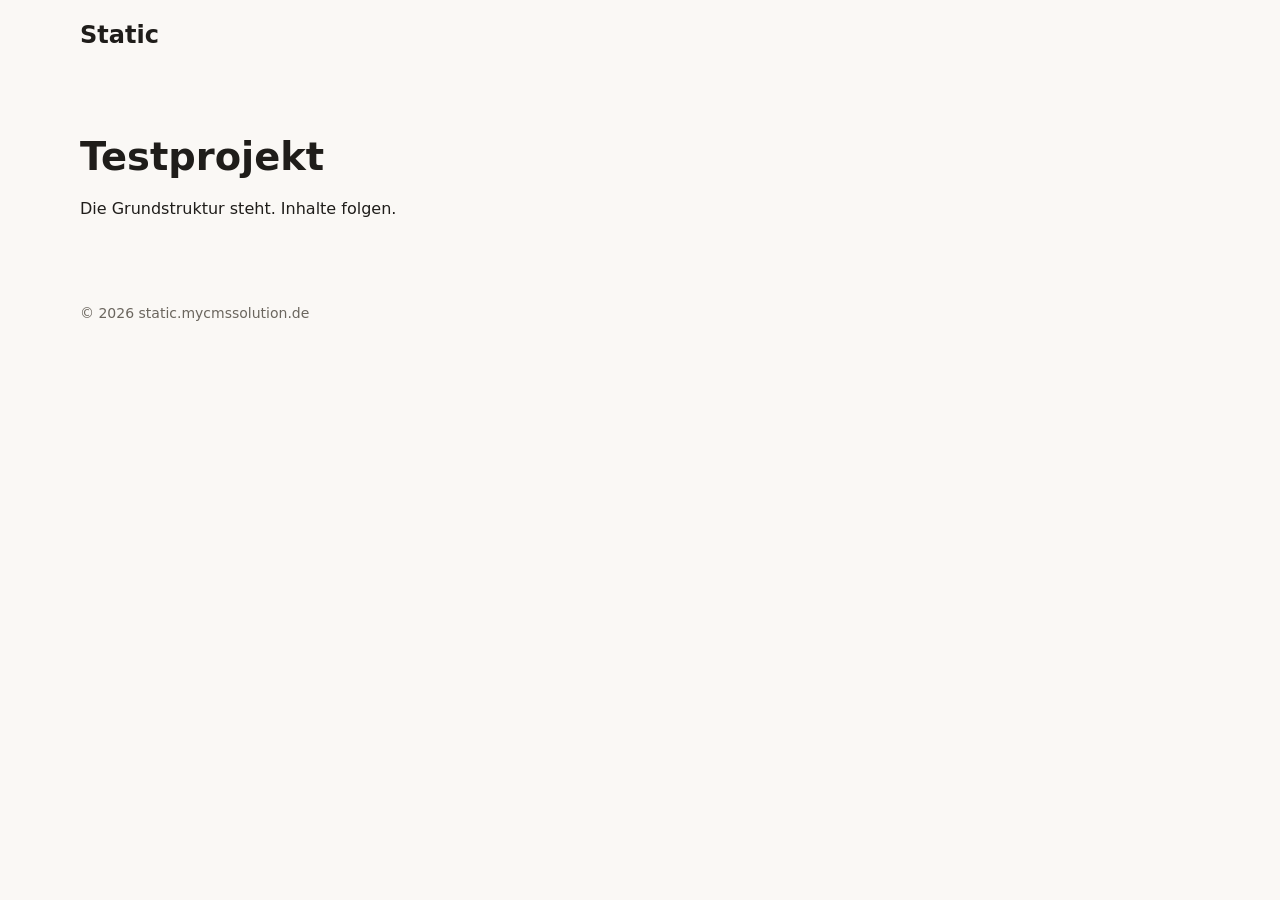
==== index.html @ ce6fd704 "Grundstruktur angelegt" ====
<!DOCTYPE html>
<html lang="de">
<head>
  <meta charset="utf-8">
  <meta name="viewport" content="width=device-width, initial-scale=1">
  <title>Static – Testprojekt</title>
  <meta name="description" content="Kleines Testprojekt mit HTML, CSS und JavaScript.">
  <link rel="stylesheet" href="css/style.css">
  <script src="js/main.js" defer></script>
</head>
<body>
  <a class="skip-link" href="#inhalt">Zum Inhalt springen</a>

  <header class="site-header">
    <div class="container">
      <a class="logo" href="./">Static</a>
    </div>
  </header>

  <main id="inhalt" class="container">
    <h1>Testprojekt</h1>
    <p>Die Grundstruktur steht. Inhalte folgen.</p>
  </main>

  <footer class="site-footer">
    <div class="container">
      <p>&copy; <span data-year>2026</span> static.mycmssolution.de</p>
    </div>
  </footer>
</body>
</html>
---- css/style.css ----
/* Variablen */
:root {
  --color-bg: #faf8f5;
  --color-text: #1f1d1a;
  --color-muted: #6b665e;
  --color-accent: #b4532a;

  --font-body: system-ui, -apple-system, "Segoe UI", Roboto, sans-serif;

  --step-0: 1rem;
  --step-1: clamp(1.25rem, 1.1rem + 0.6vw, 1.5rem);
  --step-2: clamp(1.6rem, 1.3rem + 1.4vw, 2.4rem);

  --space-s: 0.5rem;
  --space-m: 1rem;
  --space-l: 2rem;
  --space-xl: 4rem;

  --max-width: 70rem;
}

/* Reset */
*, *::before, *::after { box-sizing: border-box; }
body, h1, h2, h3, p { margin: 0; }
img { max-width: 100%; height: auto; display: block; }

/* Basis */
body {
  font-family: var(--font-body);
  font-size: var(--step-0);
  line-height: 1.6;
  color: var(--color-text);
  background: var(--color-bg);
  hyphens: auto;
}

h1 { font-size: var(--step-2); line-height: 1.2; margin-bottom: var(--space-m); }
p { max-width: 65ch; }

a { color: var(--color-accent); }
:focus-visible { outline: 3px solid var(--color-accent); outline-offset: 2px; }

/* Layout */
.container {
  width: min(100% - 2 * var(--space-m), var(--max-width));
  margin-inline: auto;
}

main { padding-block: var(--space-xl); }

.site-header,
.site-footer { padding-block: var(--space-m); }

.site-footer { color: var(--color-muted); font-size: 0.875rem; }

.logo {
  font-weight: 700;
  font-size: var(--step-1);
  text-decoration: none;
  color: var(--color-text);
}

/* Hilfsklassen */
.skip-link {
  position: absolute;
  left: var(--space-m);
  top: -3rem;
  padding: var(--space-s) var(--space-m);
  background: var(--color-text);
  color: var(--color-bg);
}
.skip-link:focus { top: var(--space-m); }

@media (prefers-reduced-motion: reduce) {
  * { animation: none !important; transition: none !important; }
}
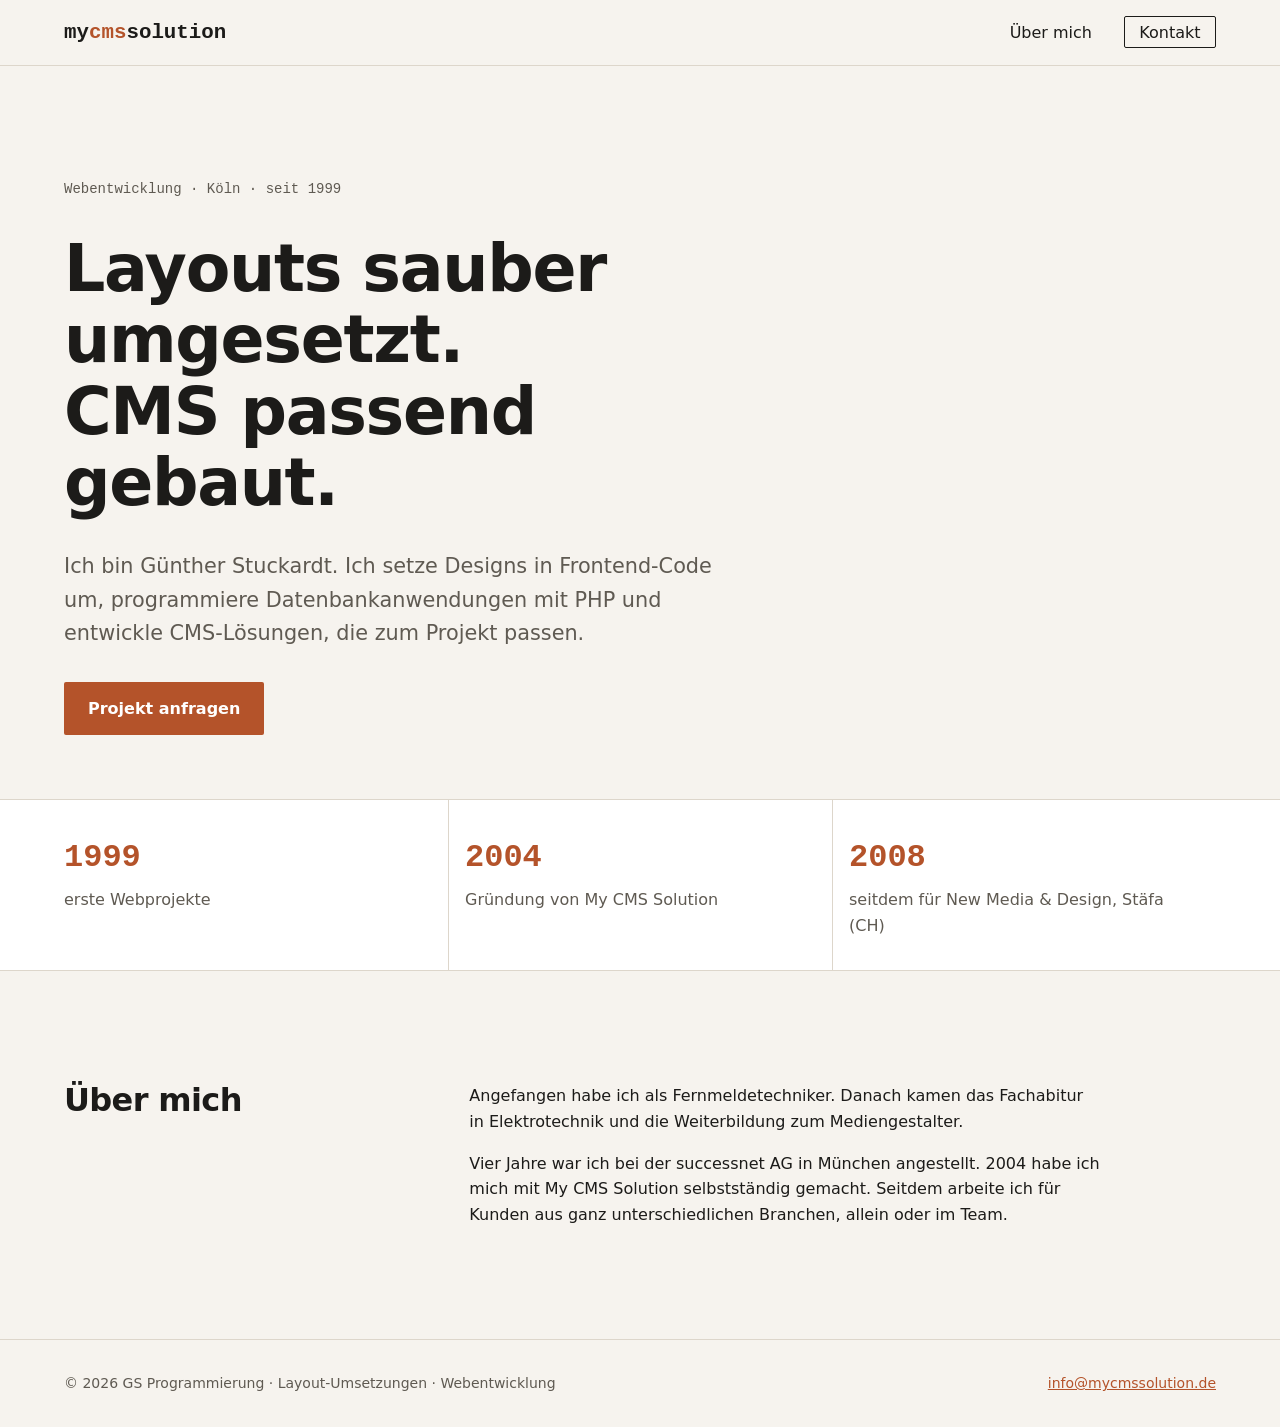
==== commit 118bacf7: "Startseite: Einstieg, Eckdaten, Über mich" ====
--- a/index.html
+++ b/index.html
@@ -3,8 +3,8 @@
 <head>
   <meta charset="utf-8">
   <meta name="viewport" content="width=device-width, initial-scale=1">
-  <title>Static – Testprojekt</title>
-  <meta name="description" content="Kleines Testprojekt mit HTML, CSS und JavaScript.">
+  <title>My CMS Solution – Webentwicklung aus Köln</title>
+  <meta name="description" content="Günther Stuckardt: Layout-Umsetzung, Frontend-Entwicklung und eigene CMS-Lösungen. Webentwicklung seit 1999.">
   <link rel="stylesheet" href="css/style.css">
   <script src="js/main.js" defer></script>
 </head>
@@ -12,19 +12,50 @@
   <a class="skip-link" href="#inhalt">Zum Inhalt springen</a>
 
   <header class="site-header">
-    <div class="container">
-      <a class="logo" href="./">Static</a>
+    <div class="container header-inner">
+      <a class="logo" href="./">my<span>cms</span>solution</a>
+      <nav aria-label="Hauptnavigation">
+        <ul class="nav">
+          <li><a href="#ueber">Über mich</a></li>
+          <li><a class="nav-cta" href="mailto:info@mycmssolution.de">Kontakt</a></li>
+        </ul>
+      </nav>
     </div>
   </header>
 
-  <main id="inhalt" class="container">
-    <h1>Testprojekt</h1>
-    <p>Die Grundstruktur steht. Inhalte folgen.</p>
+  <main id="inhalt">
+    <section class="hero">
+      <div class="container">
+        <p class="eyebrow">Webentwicklung · Köln · seit 1999</p>
+        <h1>Layouts sauber umgesetzt. CMS&nbsp;passend gebaut.</h1>
+        <p class="lead">Ich bin Günther Stuckardt. Ich setze Designs in Frontend-Code um, programmiere Datenbank&shy;anwendungen mit PHP und entwickle CMS-Lösungen, die zum Projekt passen.</p>
+        <a class="button" href="mailto:info@mycmssolution.de">Projekt anfragen</a>
+      </div>
+    </section>
+
+    <section class="facts" aria-label="Eckdaten">
+      <div class="container facts-grid">
+        <div class="fact"><span class="fact-num">1999</span><span class="fact-text">erste Webprojekte</span></div>
+        <div class="fact"><span class="fact-num">2004</span><span class="fact-text">Gründung von My CMS Solution</span></div>
+        <div class="fact"><span class="fact-num">2008</span><span class="fact-text">seitdem für New Media &amp; Design, Stäfa (CH)</span></div>
+      </div>
+    </section>
+
+    <section id="ueber" class="section">
+      <div class="container split">
+        <h2>Über mich</h2>
+        <div class="prose">
+          <p>Angefangen habe ich als Fernmeldetechniker. Danach kamen das Fachabitur in Elektrotechnik und die Weiterbildung zum Mediengestalter.</p>
+          <p>Vier Jahre war ich bei der successnet AG in München angestellt. 2004 habe ich mich mit My CMS Solution selbstständig gemacht. Seitdem arbeite ich für Kunden aus ganz unterschiedlichen Branchen, allein oder im Team.</p>
+        </div>
+      </div>
+    </section>
   </main>
 
   <footer class="site-footer">
-    <div class="container">
-      <p>&copy; <span data-year>2026</span> static.mycmssolution.de</p>
+    <div class="container footer-inner">
+      <p>&copy; <span data-year>2026</span> GS Programmierung · Layout-Umsetzungen · Webentwicklung</p>
+      <p><a href="mailto:info@mycmssolution.de">info@mycmssolution.de</a></p>
     </div>
   </footer>
 </body>
--- a/css/style.css
+++ b/css/style.css
@@ -1,27 +1,34 @@
 /* Variablen */
 :root {
-  --color-bg: #faf8f5;
-  --color-text: #1f1d1a;
-  --color-muted: #6b665e;
+  --color-bg: #f6f3ee;
+  --color-surface: #ffffff;
+  --color-text: #1c1b19;
+  --color-muted: #5f5a52;
+  --color-line: #ddd6cb;
   --color-accent: #b4532a;
+  --color-accent-dark: #8f3f1e;
 
   --font-body: system-ui, -apple-system, "Segoe UI", Roboto, sans-serif;
+  --font-mono: ui-monospace, "Cascadia Code", "SF Mono", Consolas, monospace;
 
   --step-0: 1rem;
-  --step-1: clamp(1.25rem, 1.1rem + 0.6vw, 1.5rem);
-  --step-2: clamp(1.6rem, 1.3rem + 1.4vw, 2.4rem);
+  --step-1: clamp(1.15rem, 1.05rem + 0.4vw, 1.3rem);
+  --step-2: clamp(1.5rem, 1.25rem + 1vw, 2rem);
+  --step-3: clamp(2.2rem, 1.5rem + 3.2vw, 4.2rem);
 
   --space-s: 0.5rem;
   --space-m: 1rem;
   --space-l: 2rem;
   --space-xl: 4rem;
+  --space-2xl: 7rem;
 
-  --max-width: 70rem;
+  --max-width: 72rem;
 }
 
 /* Reset */
 *, *::before, *::after { box-sizing: border-box; }
-body, h1, h2, h3, p { margin: 0; }
+body, h1, h2, h3, p, ul { margin: 0; }
+ul { padding: 0; list-style: none; }
 img { max-width: 100%; height: auto; display: block; }
 
 /* Basis */
@@ -34,30 +41,134 @@
   hyphens: auto;
 }
 
-h1 { font-size: var(--step-2); line-height: 1.2; margin-bottom: var(--space-m); }
-p { max-width: 65ch; }
+h1, h2 { line-height: 1.1; letter-spacing: -0.02em; hyphens: manual; }
+h1 { font-size: var(--step-3); max-width: 16ch; }
+h2 { font-size: var(--step-2); }
 
 a { color: var(--color-accent); }
-:focus-visible { outline: 3px solid var(--color-accent); outline-offset: 2px; }
+a:hover { color: var(--color-accent-dark); }
+:focus-visible { outline: 3px solid var(--color-accent); outline-offset: 3px; }
 
 /* Layout */
 .container {
-  width: min(100% - 2 * var(--space-m), var(--max-width));
+  width: min(100% - 2.5rem, var(--max-width));
   margin-inline: auto;
 }
 
-main { padding-block: var(--space-xl); }
+.section { padding-block: var(--space-2xl); }
 
-.site-header,
-.site-footer { padding-block: var(--space-m); }
+.split {
+  display: grid;
+  gap: var(--space-l);
+}
+@media (min-width: 48rem) {
+  .split { grid-template-columns: 1fr 2fr; }
+}
 
-.site-footer { color: var(--color-muted); font-size: 0.875rem; }
+.prose > * + * { margin-top: var(--space-m); }
+.prose p { max-width: 62ch; }
+
+/* Header */
+.site-header {
+  padding-block: var(--space-m);
+  border-bottom: 1px solid var(--color-line);
+}
+.header-inner {
+  display: flex;
+  align-items: center;
+  justify-content: space-between;
+  gap: var(--space-m);
+}
 
 .logo {
+  font-family: var(--font-mono);
   font-weight: 700;
   font-size: var(--step-1);
   text-decoration: none;
   color: var(--color-text);
+}
+.logo span { color: var(--color-accent); }
+
+.nav { display: flex; gap: var(--space-l); align-items: center; }
+.nav a { color: var(--color-text); text-decoration: none; }
+.nav a:hover { color: var(--color-accent); }
+.nav .nav-cta {
+  padding: 0.35rem 0.9rem;
+  border: 1px solid var(--color-text);
+  border-radius: 2px;
+}
+.nav .nav-cta:hover { background: var(--color-text); color: var(--color-bg); }
+
+/* Hero */
+.hero { padding-block: var(--space-2xl) var(--space-xl); }
+
+.eyebrow {
+  font-family: var(--font-mono);
+  font-size: 0.875rem;
+  color: var(--color-muted);
+  margin-bottom: var(--space-l);
+}
+
+.lead {
+  font-size: var(--step-1);
+  color: var(--color-muted);
+  max-width: 52ch;
+  margin-block: var(--space-l);
+}
+
+.button {
+  display: inline-block;
+  padding: 0.85rem 1.5rem;
+  background: var(--color-accent);
+  color: #fff;
+  text-decoration: none;
+  font-weight: 600;
+  border-radius: 2px;
+}
+.button:hover { background: var(--color-accent-dark); color: #fff; }
+
+/* Eckdaten */
+.facts {
+  border-block: 1px solid var(--color-line);
+  background: var(--color-surface);
+}
+.facts-grid {
+  display: grid;
+  grid-template-columns: repeat(auto-fit, minmax(14rem, 1fr));
+}
+.fact {
+  display: flex;
+  flex-direction: column;
+  gap: 0.25rem;
+  padding: var(--space-l) var(--space-m);
+  border-left: 1px solid var(--color-line);
+}
+.fact:first-child { border-left: 0; padding-left: 0; }
+.fact-num {
+  font-family: var(--font-mono);
+  font-size: var(--step-2);
+  font-weight: 700;
+  color: var(--color-accent);
+}
+.fact-text { color: var(--color-muted); }
+
+@media (max-width: 47.99rem) {
+  .fact { border-left: 0; border-top: 1px solid var(--color-line); padding-left: 0; }
+  .fact:first-child { border-top: 0; }
+}
+
+/* Footer */
+.site-footer {
+  padding-block: var(--space-l);
+  border-top: 1px solid var(--color-line);
+  color: var(--color-muted);
+  font-size: 0.875rem;
+}
+.footer-inner {
+  display: flex;
+  flex-wrap: wrap;
+  justify-content: space-between;
+  gap: var(--space-s);
 }
 
 /* Hilfsklassen */
@@ -71,6 +182,6 @@
 }
 .skip-link:focus { top: var(--space-m); }
 
-@media (prefers-reduced-motion: reduce) {
-  * { animation: none !important; transition: none !important; }
+@media (prefers-reduced-motion: no-preference) {
+  html { scroll-behavior: smooth; }
 }
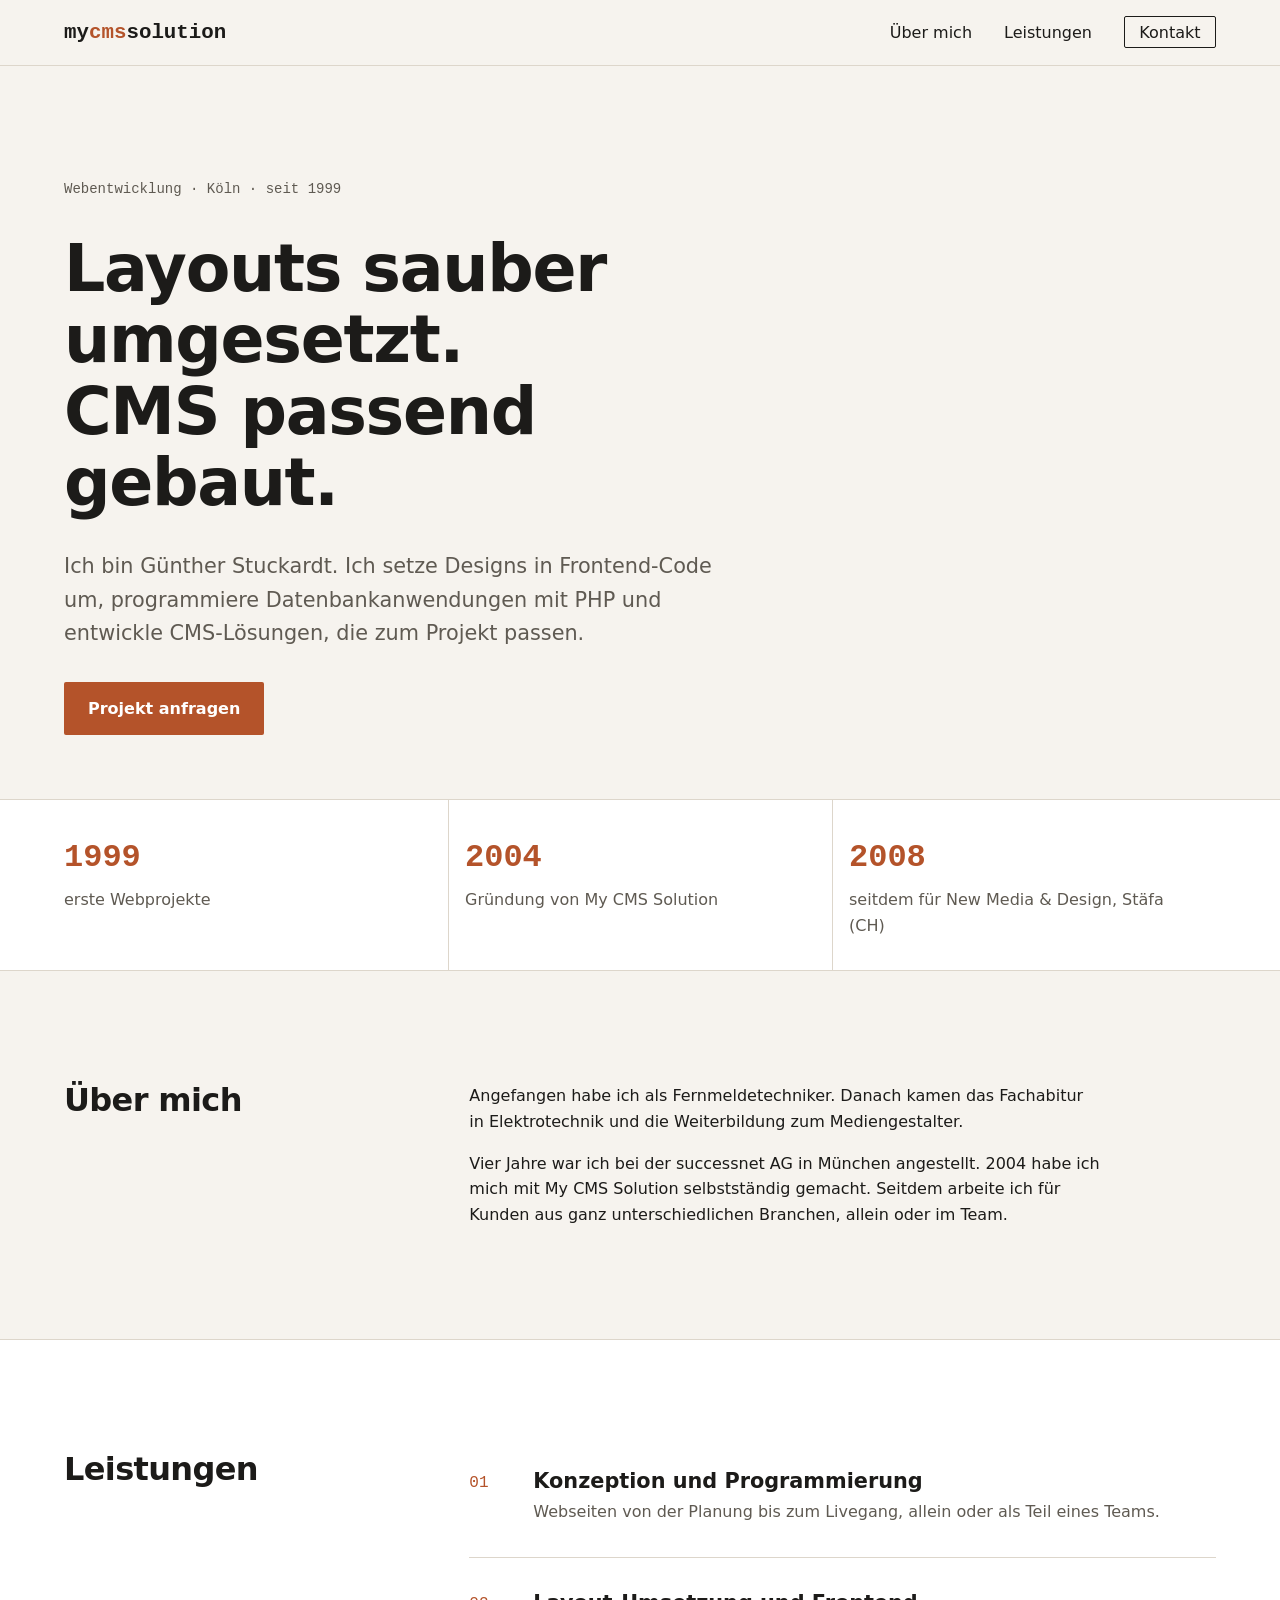
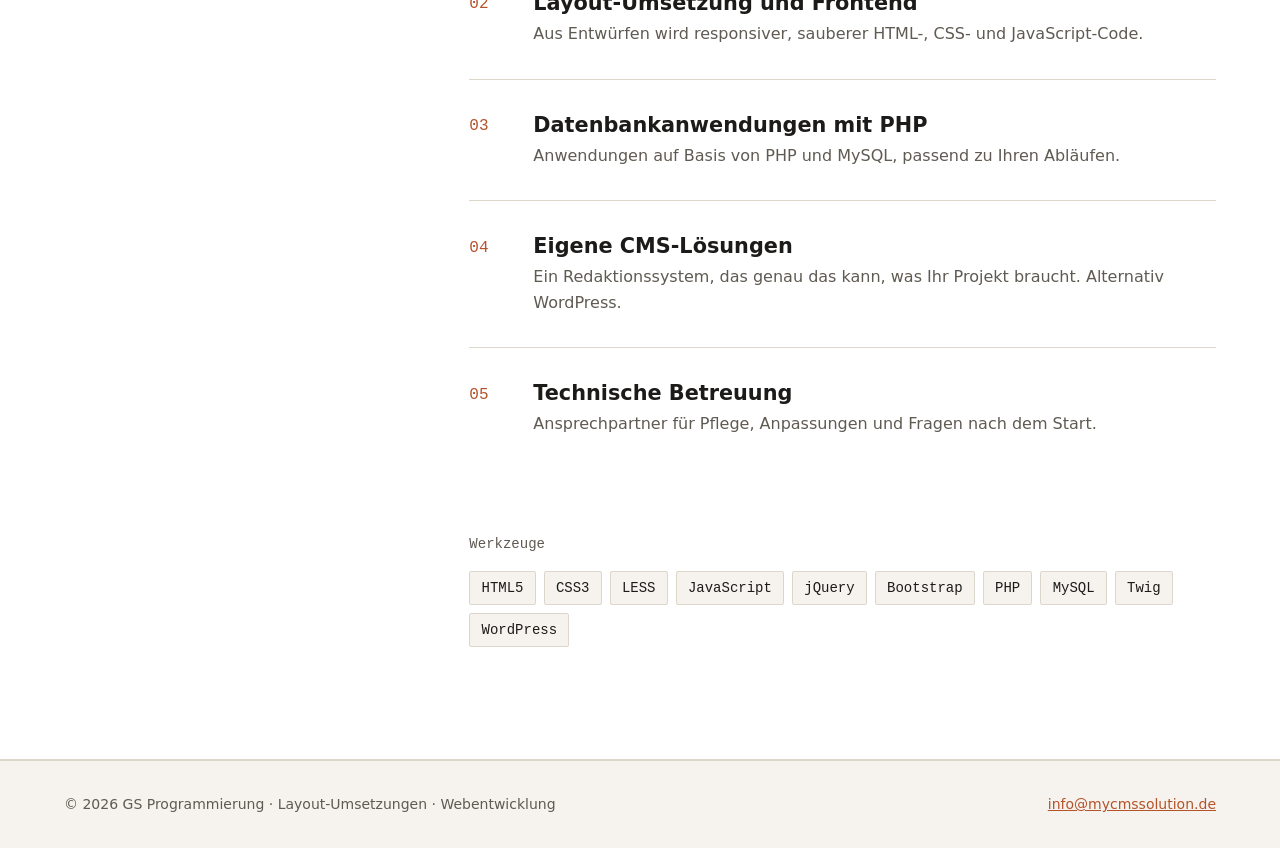
==== commit 6cde7cfa: "Leistungen ergänzt" ====
--- a/index.html
+++ b/index.html
@@ -17,6 +17,7 @@
       <nav aria-label="Hauptnavigation">
         <ul class="nav">
           <li><a href="#ueber">Über mich</a></li>
+          <li><a href="#leistungen">Leistungen</a></li>
           <li><a class="nav-cta" href="mailto:info@mycmssolution.de">Kontakt</a></li>
         </ul>
       </nav>
@@ -50,6 +51,42 @@
         </div>
       </div>
     </section>
+
+    <section id="leistungen" class="section section-alt">
+      <div class="container split">
+        <h2>Leistungen</h2>
+        <div>
+          <ol class="services">
+            <li>
+              <h3>Konzeption und Programmierung</h3>
+              <p>Webseiten von der Planung bis zum Livegang, allein oder als Teil eines Teams.</p>
+            </li>
+            <li>
+              <h3>Layout-Umsetzung und Frontend</h3>
+              <p>Aus Entwürfen wird responsiver, sauberer HTML-, CSS- und JavaScript-Code.</p>
+            </li>
+            <li>
+              <h3>Datenbankanwendungen mit PHP</h3>
+              <p>Anwendungen auf Basis von PHP und MySQL, passend zu Ihren Abläufen.</p>
+            </li>
+            <li>
+              <h3>Eigene CMS-Lösungen</h3>
+              <p>Ein Redaktionssystem, das genau das kann, was Ihr Projekt braucht. Alternativ WordPress.</p>
+            </li>
+            <li>
+              <h3>Technische Betreuung</h3>
+              <p>Ansprechpartner für Pflege, Anpassungen und Fragen nach dem Start.</p>
+            </li>
+          </ol>
+
+          <h3 class="tech-title">Werkzeuge</h3>
+          <ul class="tech">
+            <li>HTML5</li><li>CSS3</li><li>LESS</li><li>JavaScript</li><li>jQuery</li>
+            <li>Bootstrap</li><li>PHP</li><li>MySQL</li><li>Twig</li><li>WordPress</li>
+          </ul>
+        </div>
+      </div>
+    </section>
   </main>
 
   <footer class="site-footer">
--- a/css/style.css
+++ b/css/style.css
@@ -89,7 +89,11 @@
 }
 .logo span { color: var(--color-accent); }
 
-.nav { display: flex; gap: var(--space-l); align-items: center; }
+.header-inner { flex-wrap: wrap; }
+.nav { display: flex; flex-wrap: wrap; gap: var(--space-m) var(--space-l); align-items: center; }
+@media (max-width: 30rem) {
+  .nav { gap: var(--space-m); font-size: 0.9375rem; }
+}
 .nav a { color: var(--color-text); text-decoration: none; }
 .nav a:hover { color: var(--color-accent); }
 .nav .nav-cta {
@@ -157,6 +161,50 @@
   .fact:first-child { border-top: 0; }
 }
 
+/* Leistungen */
+.section-alt {
+  background: var(--color-surface);
+  border-block: 1px solid var(--color-line);
+}
+
+.services { padding: 0; list-style: none; counter-reset: service; }
+.services li {
+  counter-increment: service;
+  display: grid;
+  grid-template-columns: 3rem 1fr;
+  column-gap: var(--space-m);
+  padding-block: var(--space-l);
+  border-top: 1px solid var(--color-line);
+}
+.services li:first-child { border-top: 0; padding-top: 0; }
+.services li::before {
+  content: counter(service, decimal-leading-zero);
+  grid-row: span 2;
+  font-family: var(--font-mono);
+  color: var(--color-accent);
+  padding-top: 0.15rem;
+}
+.services h3 { font-size: var(--step-1); line-height: 1.3; margin-bottom: 0.25rem; }
+.services p { color: var(--color-muted); }
+
+.tech-title {
+  font-family: var(--font-mono);
+  font-size: 0.875rem;
+  font-weight: 400;
+  color: var(--color-muted);
+  margin-top: var(--space-xl);
+  margin-bottom: var(--space-m);
+}
+.tech { display: flex; flex-wrap: wrap; gap: var(--space-s); }
+.tech li {
+  font-family: var(--font-mono);
+  font-size: 0.875rem;
+  padding: 0.3rem 0.7rem;
+  border: 1px solid var(--color-line);
+  border-radius: 2px;
+  background: var(--color-bg);
+}
+
 /* Footer */
 .site-footer {
   padding-block: var(--space-l);
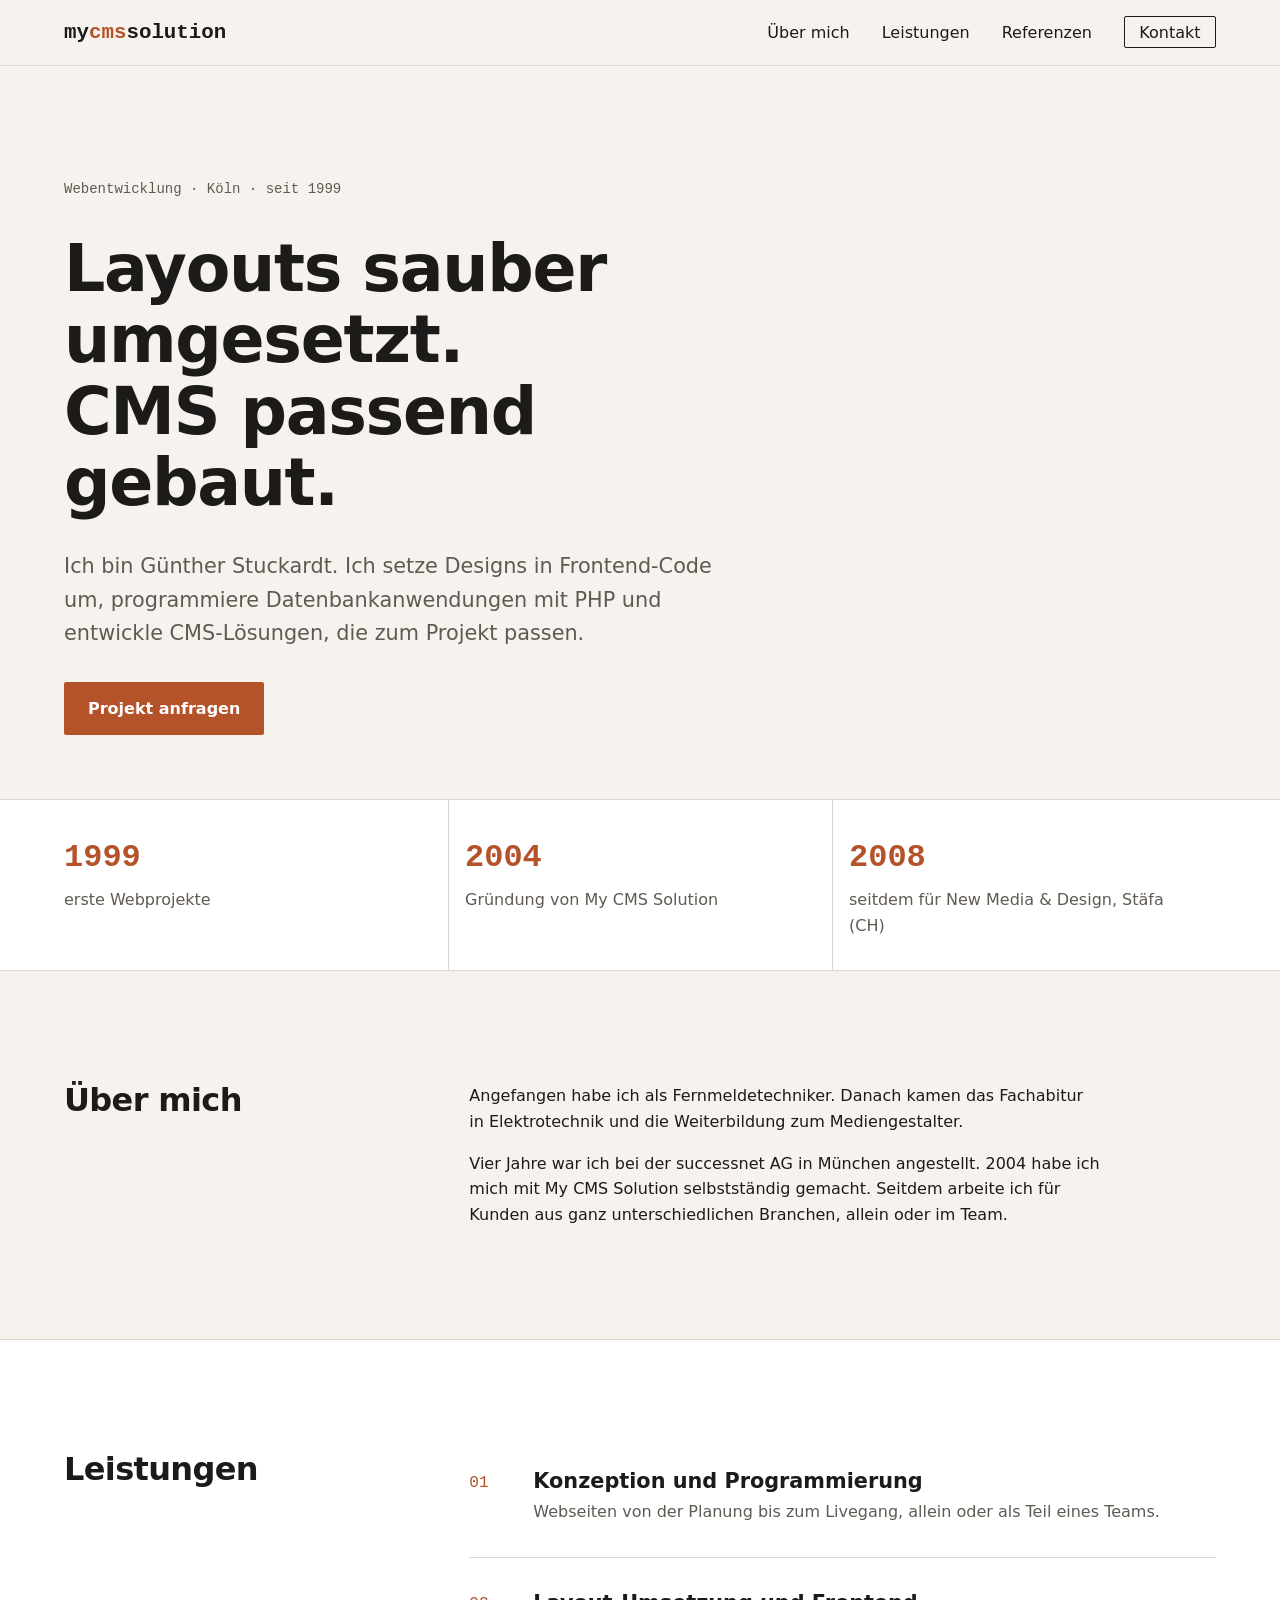
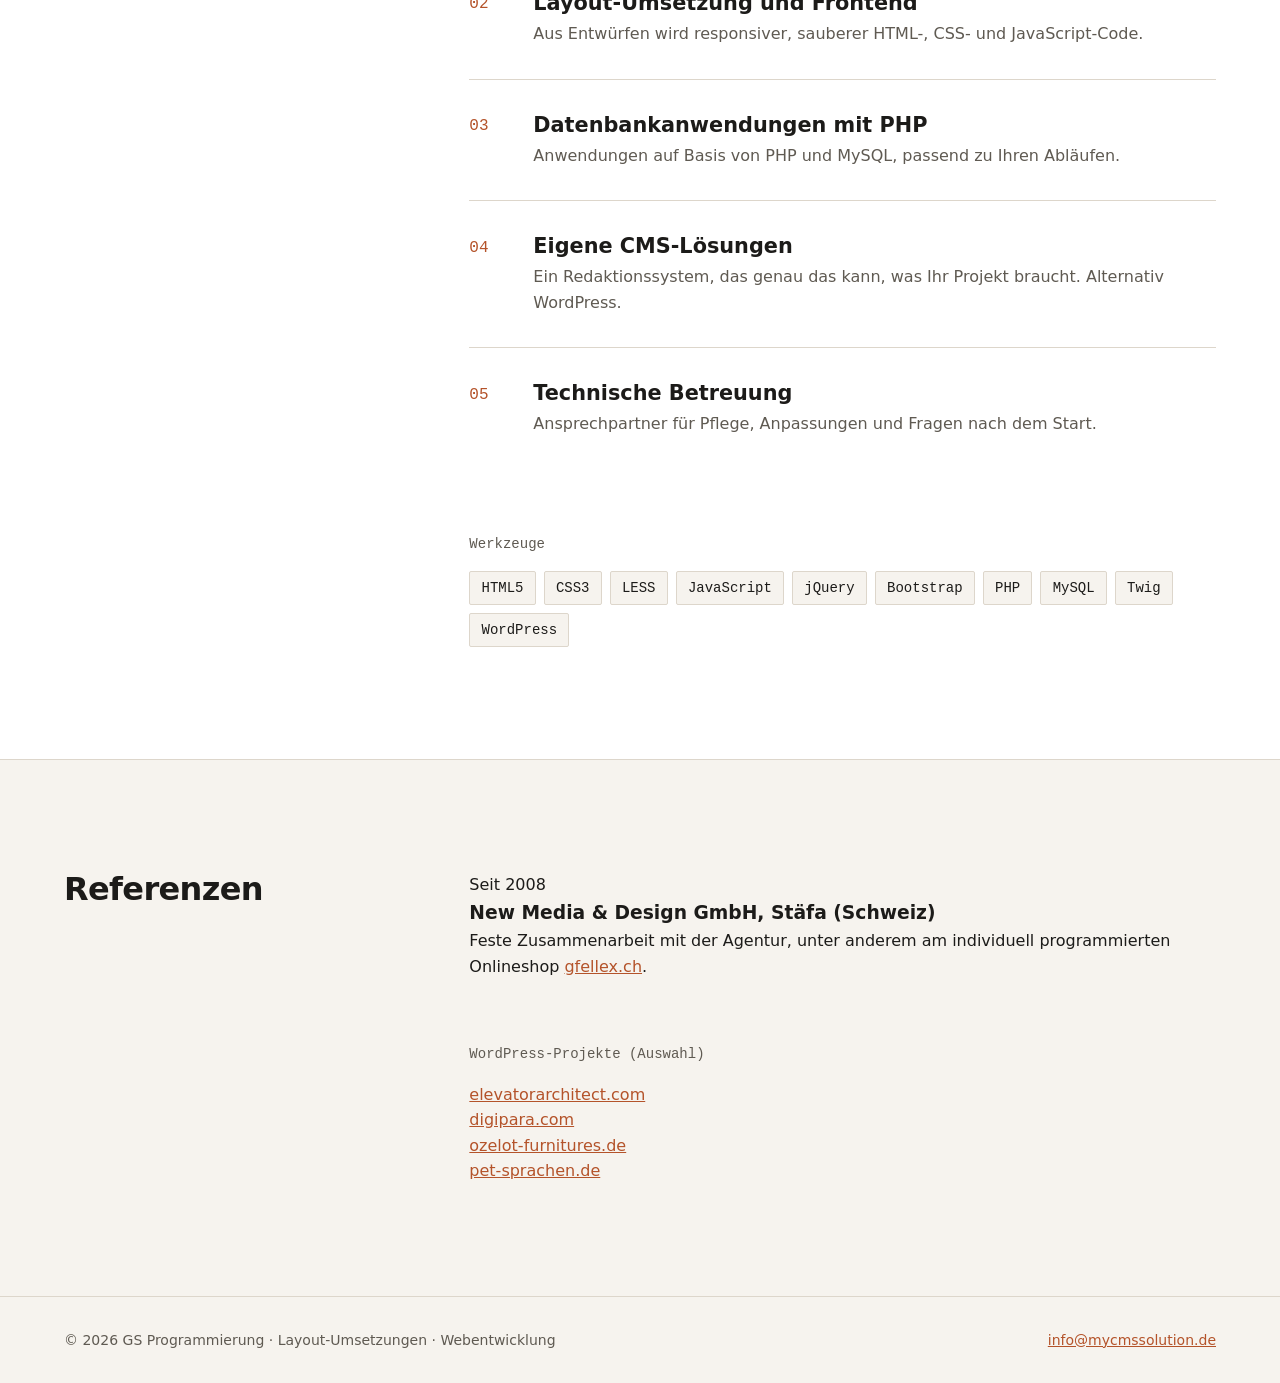
==== commit de6dcf61: "Referenzen ergänzt" ====
--- a/index.html
+++ b/index.html
@@ -18,6 +18,7 @@
         <ul class="nav">
           <li><a href="#ueber">Über mich</a></li>
           <li><a href="#leistungen">Leistungen</a></li>
+          <li><a href="#referenzen">Referenzen</a></li>
           <li><a class="nav-cta" href="mailto:info@mycmssolution.de">Kontakt</a></li>
         </ul>
       </nav>
@@ -87,6 +88,27 @@
         </div>
       </div>
     </section>
+
+    <section id="referenzen" class="section">
+      <div class="container split">
+        <h2>Referenzen</h2>
+        <div>
+          <div class="ref-feature">
+            <p class="ref-label">Seit 2008</p>
+            <h3>New Media &amp; Design GmbH, Stäfa (Schweiz)</h3>
+            <p>Feste Zusammenarbeit mit der Agentur, unter anderem am individuell programmierten Onlineshop <a href="https://www.gfellex.ch" rel="noopener">gfellex.ch</a>.</p>
+          </div>
+
+          <h3 class="tech-title">WordPress-Projekte (Auswahl)</h3>
+          <ul class="ref-list">
+            <li><a href="https://elevatorarchitect.com" rel="noopener">elevatorarchitect.com</a></li>
+            <li><a href="https://digipara.com" rel="noopener">digipara.com</a></li>
+            <li><a href="https://ozelot-furnitures.de" rel="noopener">ozelot-furnitures.de</a></li>
+            <li><a href="https://pet-sprachen.de" rel="noopener">pet-sprachen.de</a></li>
+          </ul>
+        </div>
+      </div>
+    </section>
   </main>
 
   <footer class="site-footer">
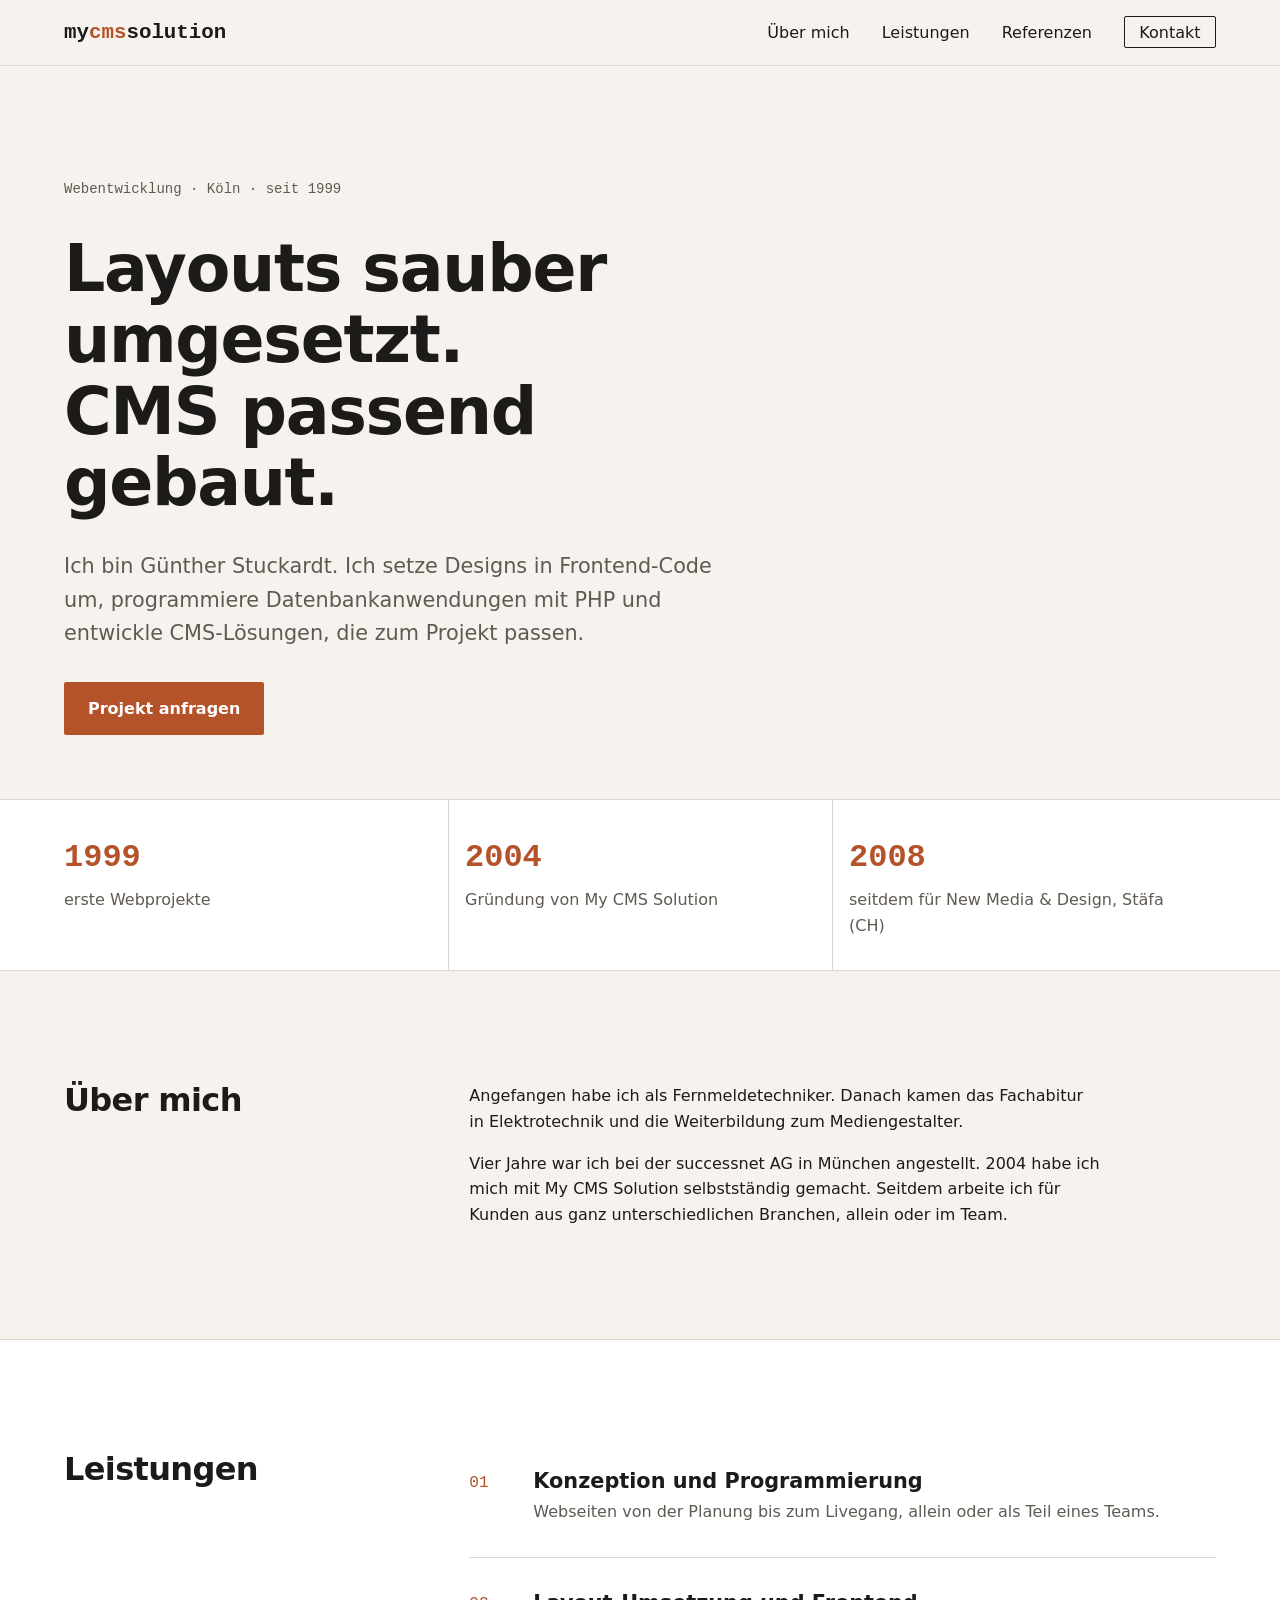
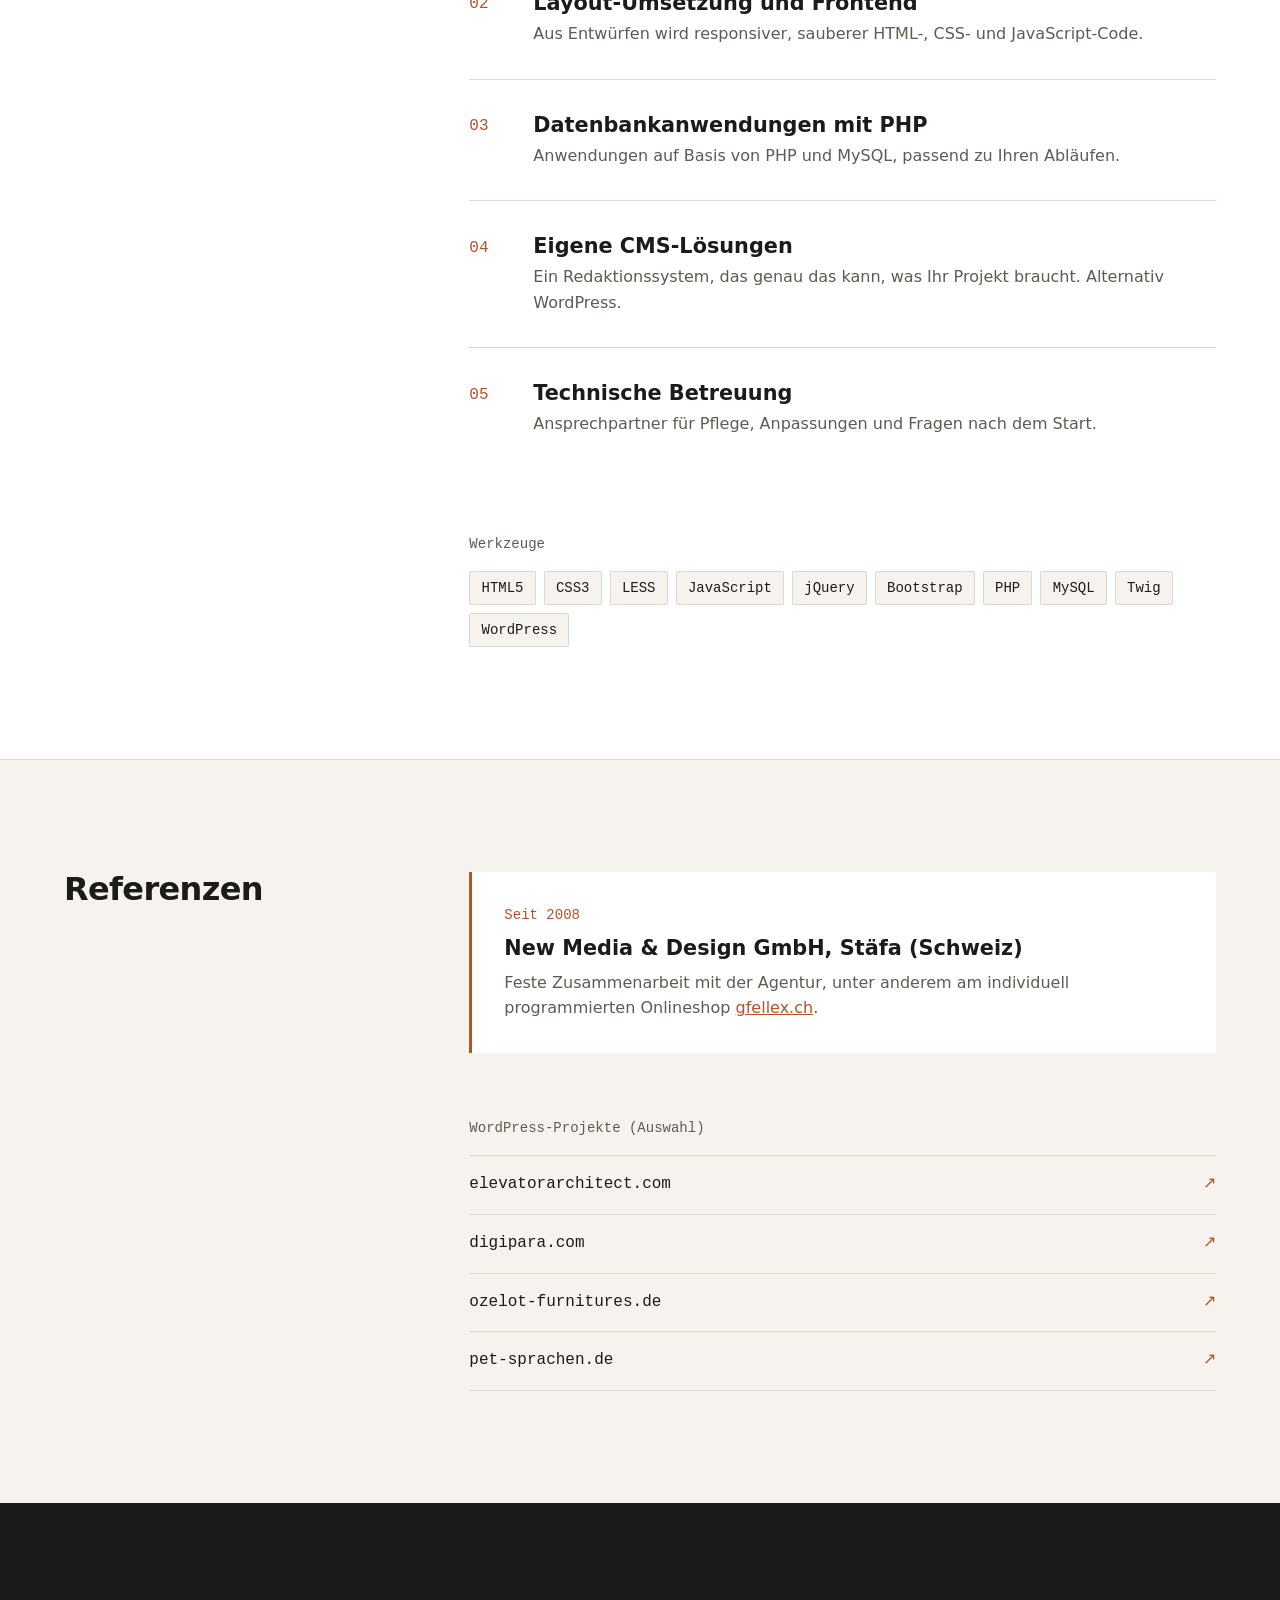
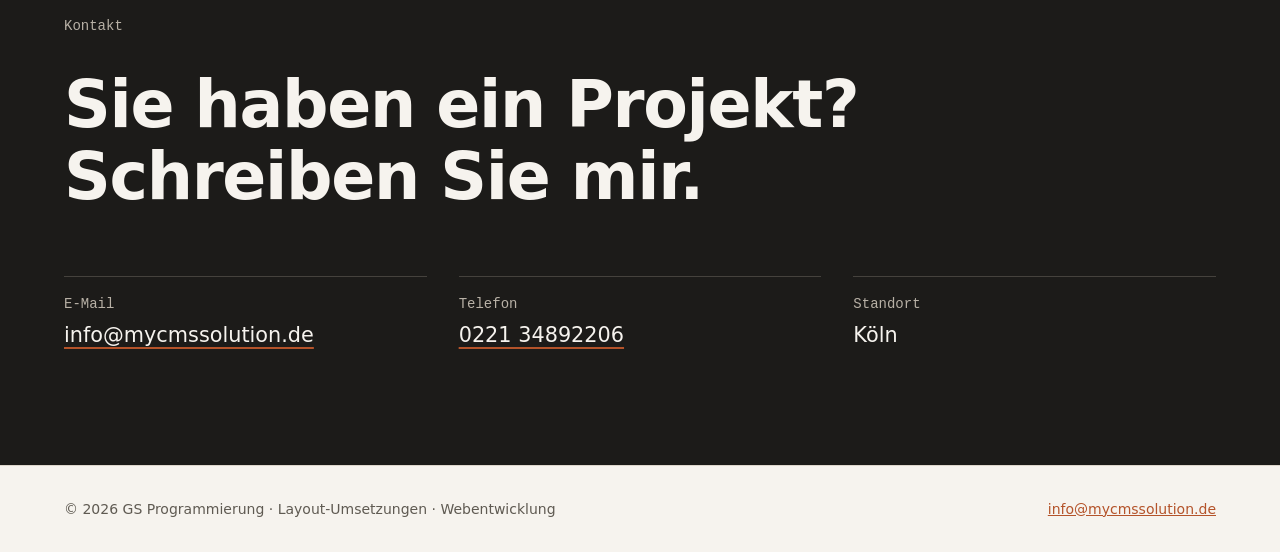
==== commit b9bca310: "Kontaktbereich ergänzt" ====
--- a/index.html
+++ b/index.html
@@ -19,7 +19,7 @@
           <li><a href="#ueber">Über mich</a></li>
           <li><a href="#leistungen">Leistungen</a></li>
           <li><a href="#referenzen">Referenzen</a></li>
-          <li><a class="nav-cta" href="mailto:info@mycmssolution.de">Kontakt</a></li>
+          <li><a class="nav-cta" href="#kontakt">Kontakt</a></li>
         </ul>
       </nav>
     </div>
@@ -109,6 +109,27 @@
         </div>
       </div>
     </section>
+
+    <section id="kontakt" class="section contact">
+      <div class="container">
+        <p class="eyebrow">Kontakt</p>
+        <h2>Sie haben ein Projekt? Schreiben Sie mir.</h2>
+        <ul class="contact-list">
+          <li>
+            <span class="contact-label">E-Mail</span>
+            <a href="mailto:info@mycmssolution.de">info@mycmssolution.de</a>
+          </li>
+          <li>
+            <span class="contact-label">Telefon</span>
+            <a href="tel:+4922134892206">0221 34892206</a>
+          </li>
+          <li>
+            <span class="contact-label">Standort</span>
+            <span>Köln</span>
+          </li>
+        </ul>
+      </div>
+    </section>
   </main>
 
   <footer class="site-footer">
--- a/css/style.css
+++ b/css/style.css
@@ -205,6 +205,70 @@
   background: var(--color-bg);
 }
 
+/* Referenzen */
+.ref-feature {
+  padding: var(--space-l);
+  background: var(--color-surface);
+  border-left: 3px solid var(--color-accent);
+}
+.ref-feature h3 { font-size: var(--step-1); line-height: 1.3; margin-bottom: var(--space-s); }
+.ref-feature p:last-child { color: var(--color-muted); }
+.ref-label {
+  font-family: var(--font-mono);
+  font-size: 0.875rem;
+  color: var(--color-accent);
+  margin-bottom: var(--space-s);
+}
+
+.ref-list li { border-top: 1px solid var(--color-line); }
+.ref-list li:last-child { border-bottom: 1px solid var(--color-line); }
+.ref-list a {
+  display: flex;
+  justify-content: space-between;
+  padding-block: var(--space-m);
+  font-family: var(--font-mono);
+  color: var(--color-text);
+  text-decoration: none;
+}
+.ref-list a::after { content: "↗"; color: var(--color-accent); }
+.ref-list a:hover { color: var(--color-accent); }
+
+/* Kontakt */
+.contact {
+  background: var(--color-text);
+  color: var(--color-bg);
+}
+.contact .eyebrow { color: #b8b1a6; }
+.contact h2 { font-size: var(--step-3); max-width: 18ch; }
+.contact :focus-visible { outline-color: #f0a37f; }
+
+.contact-list {
+  display: grid;
+  grid-template-columns: repeat(auto-fit, minmax(15rem, 1fr));
+  gap: var(--space-l);
+  margin-top: var(--space-xl);
+}
+.contact-list li {
+  display: flex;
+  flex-direction: column;
+  gap: 0.25rem;
+  padding-top: var(--space-m);
+  border-top: 1px solid #45423d;
+}
+.contact-label {
+  font-family: var(--font-mono);
+  font-size: 0.875rem;
+  color: #b8b1a6;
+}
+.contact-list a {
+  color: var(--color-bg);
+  font-size: var(--step-1);
+  text-decoration-color: var(--color-accent);
+  text-underline-offset: 0.25em;
+}
+.contact-list a:hover { color: #f0a37f; }
+.contact-list li > span:last-child { font-size: var(--step-1); }
+
 /* Footer */
 .site-footer {
   padding-block: var(--space-l);
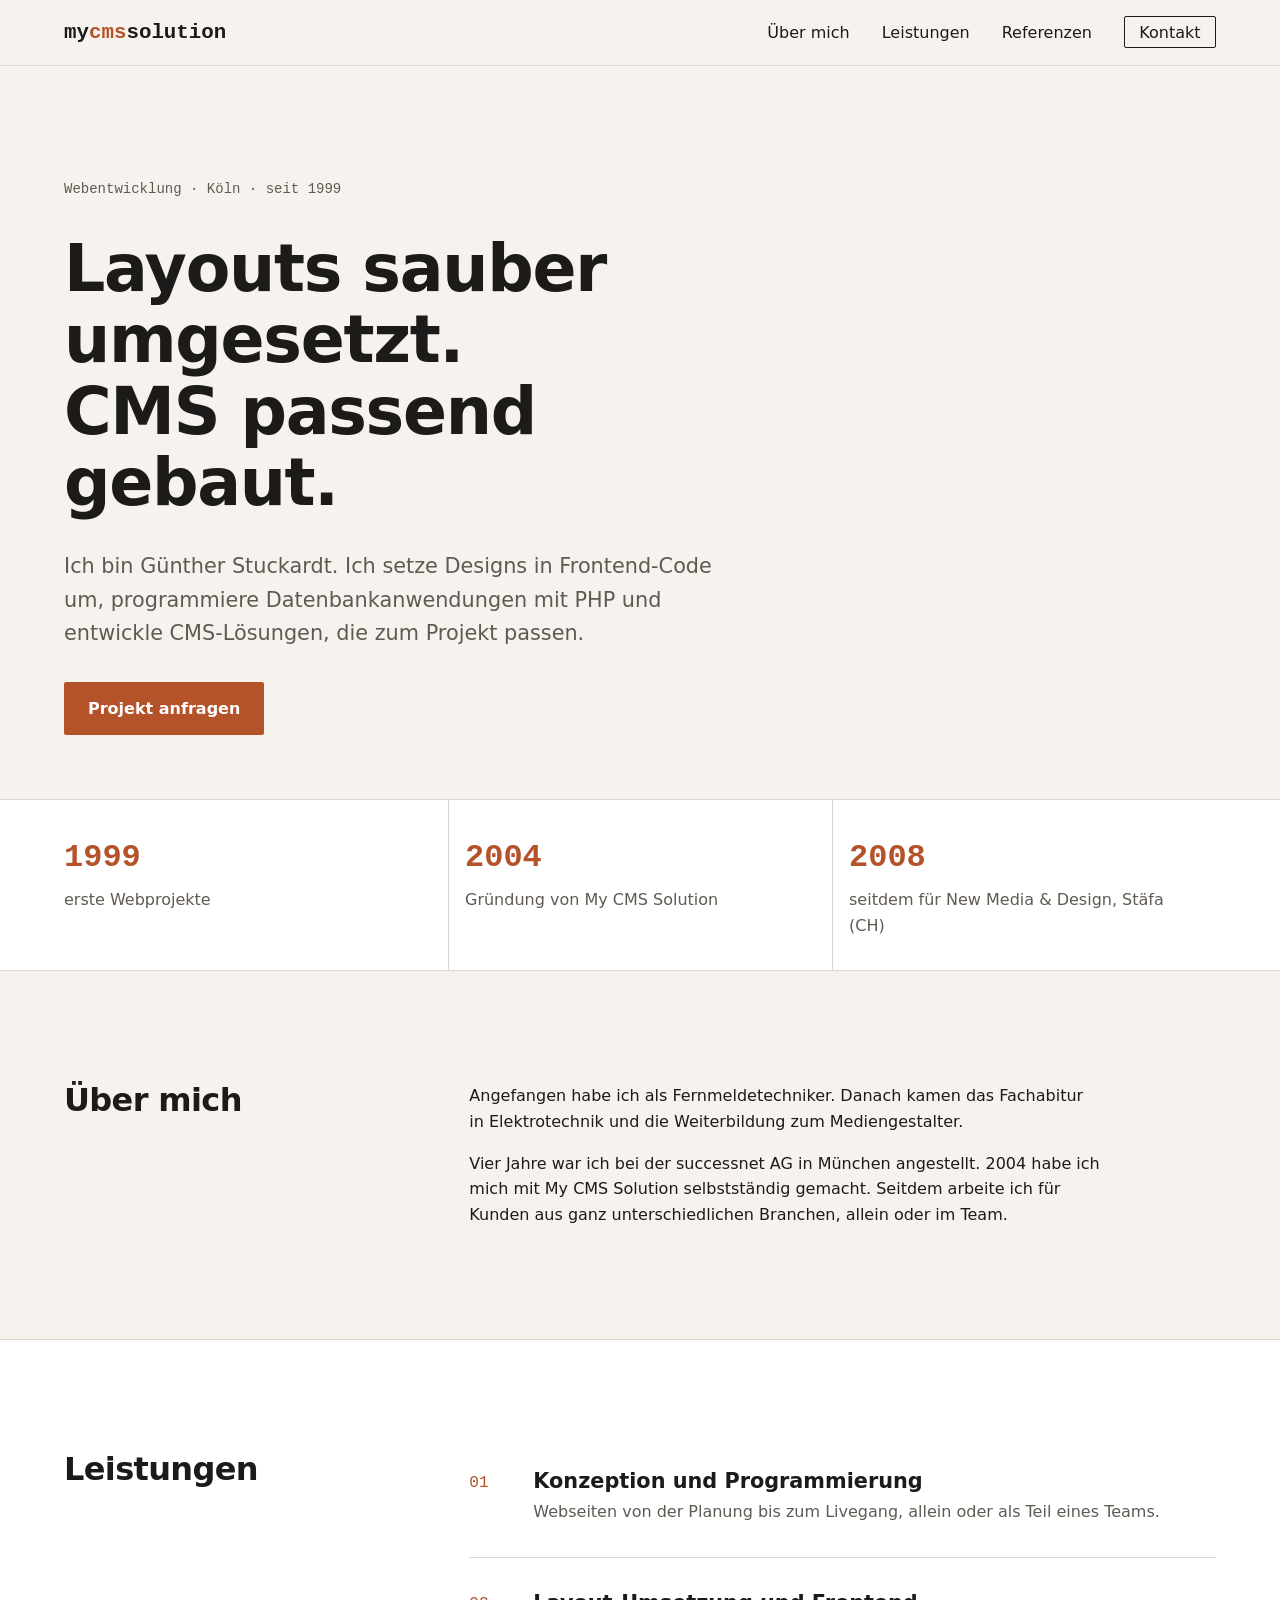
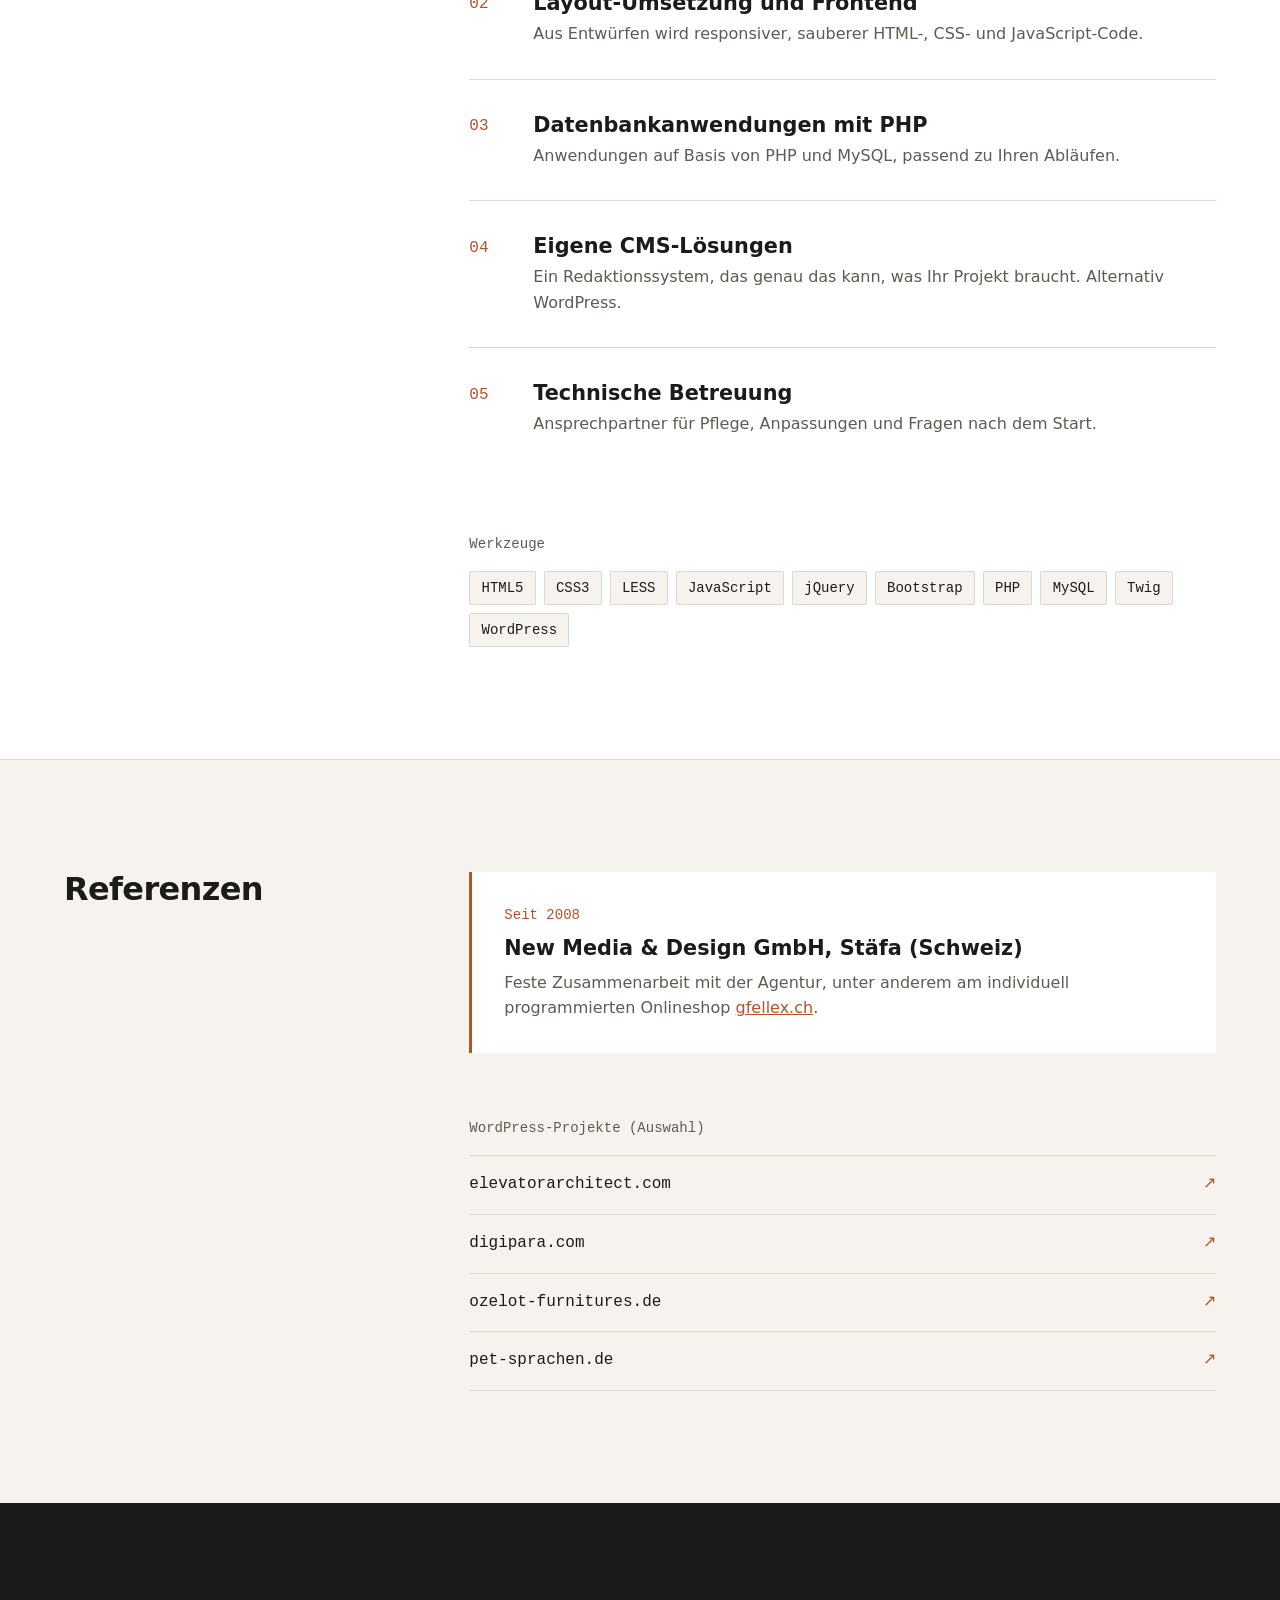
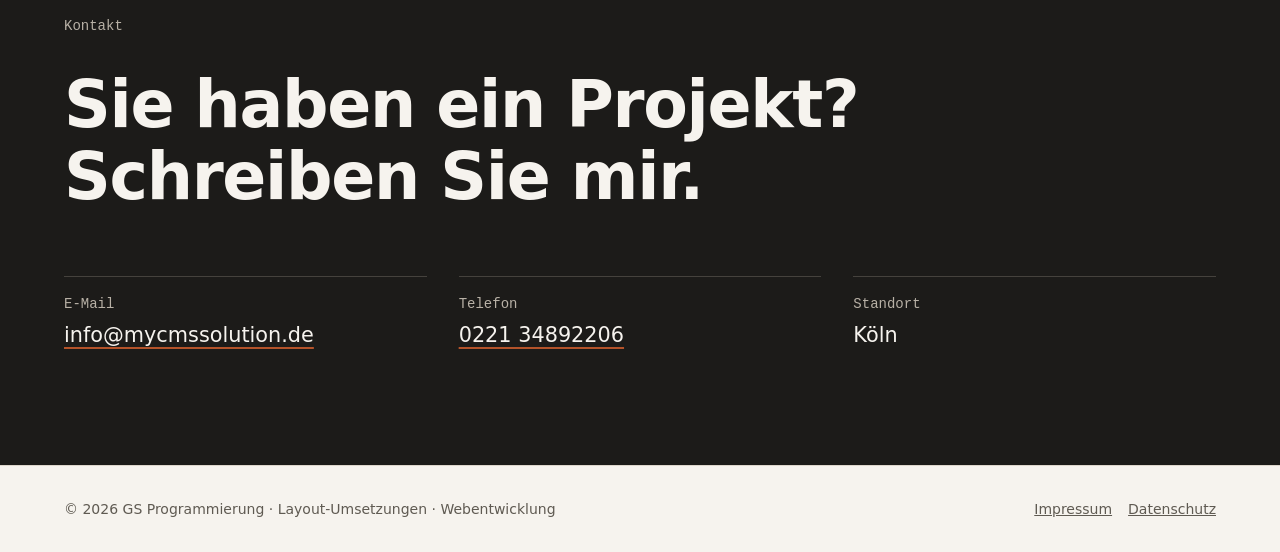
==== commit 514791b4: "Impressum und Datenschutz ergänzt" ====
--- a/index.html
+++ b/index.html
@@ -135,7 +135,10 @@
   <footer class="site-footer">
     <div class="container footer-inner">
       <p>&copy; <span data-year>2026</span> GS Programmierung · Layout-Umsetzungen · Webentwicklung</p>
-      <p><a href="mailto:info@mycmssolution.de">info@mycmssolution.de</a></p>
+      <ul class="footer-links">
+        <li><a href="impressum.html">Impressum</a></li>
+        <li><a href="datenschutz.html">Datenschutz</a></li>
+      </ul>
     </div>
   </footer>
 </body>
--- a/css/style.css
+++ b/css/style.css
@@ -283,6 +283,16 @@
   gap: var(--space-s);
 }
 
+.footer-links { display: flex; gap: var(--space-m); }
+.footer-links a { color: var(--color-muted); }
+.footer-links a:hover,
+.footer-links a[aria-current="page"] { color: var(--color-accent); }
+
+/* Rechtstexte */
+.legal { max-width: 46rem; }
+.legal h1 { margin-bottom: var(--space-l); }
+.legal h2 { font-size: var(--step-1); margin-top: var(--space-l); }
+
 /* Hilfsklassen */
 .skip-link {
   position: absolute;
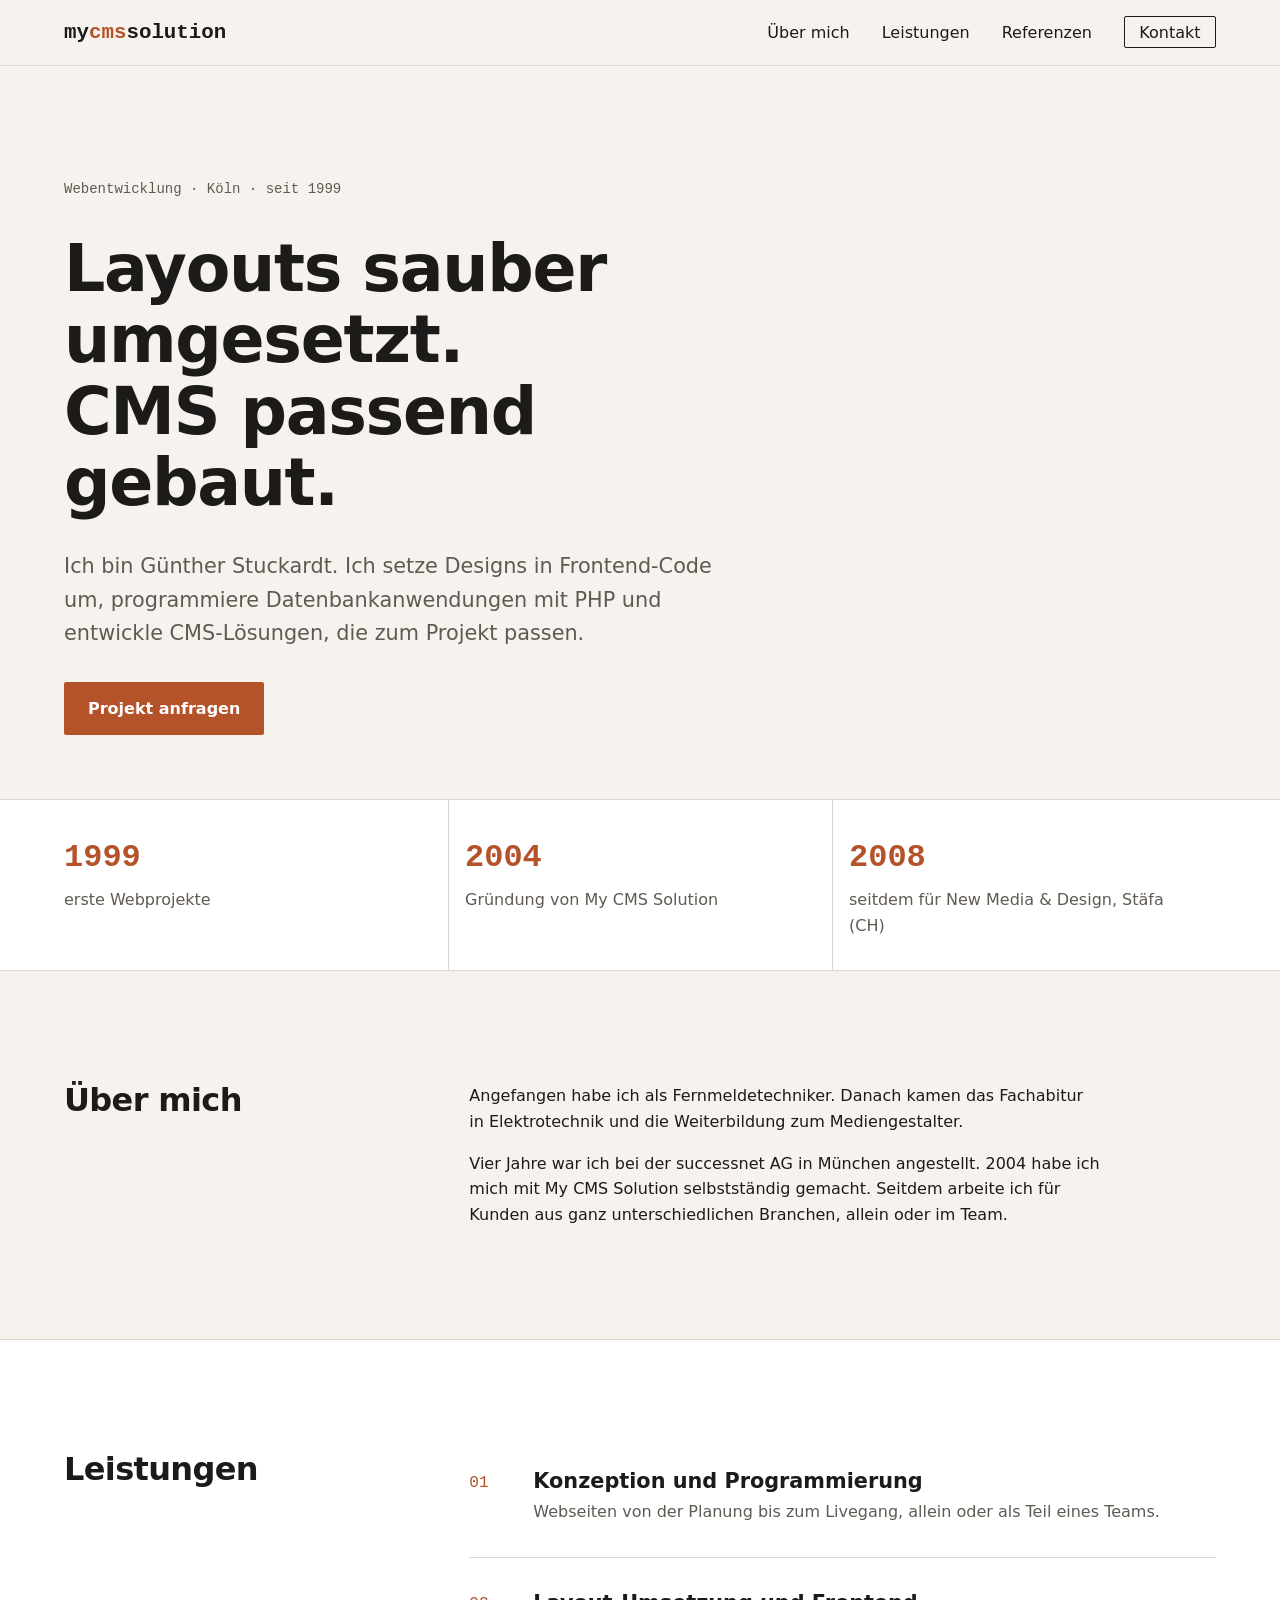
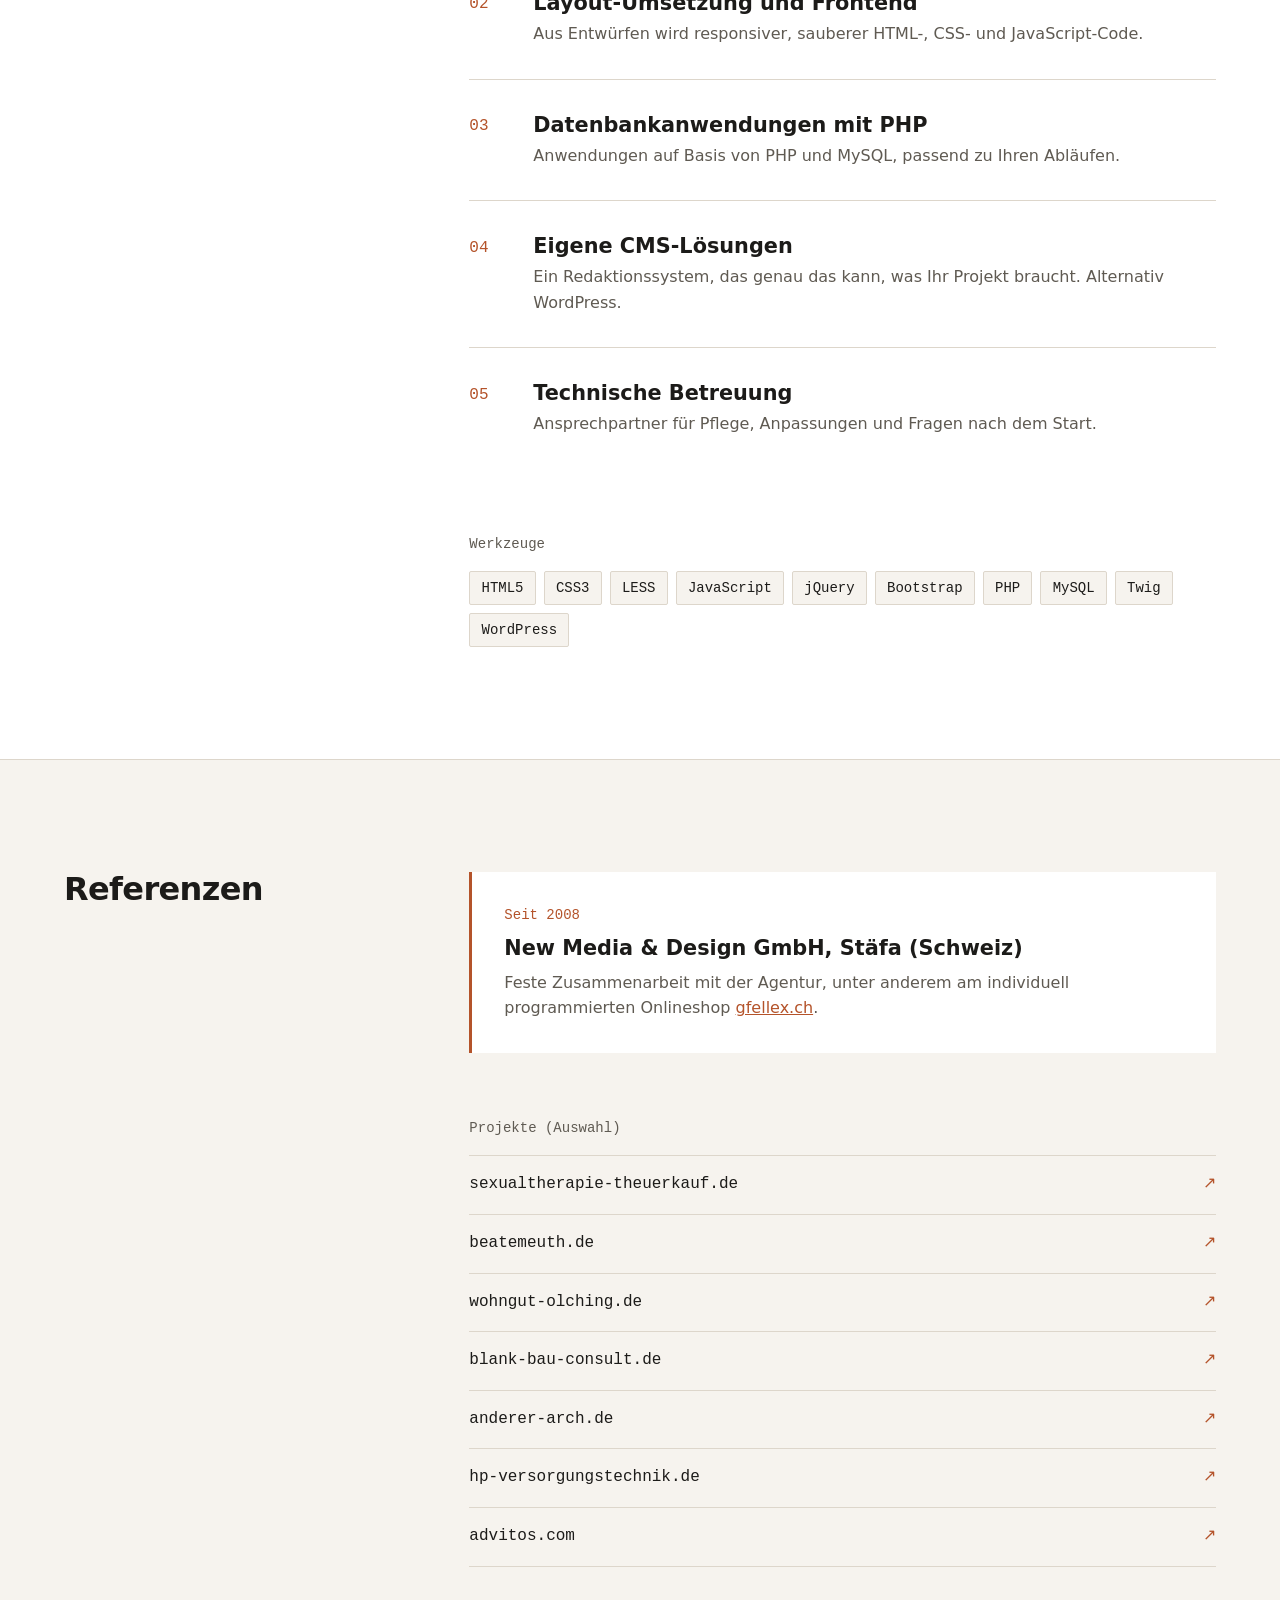
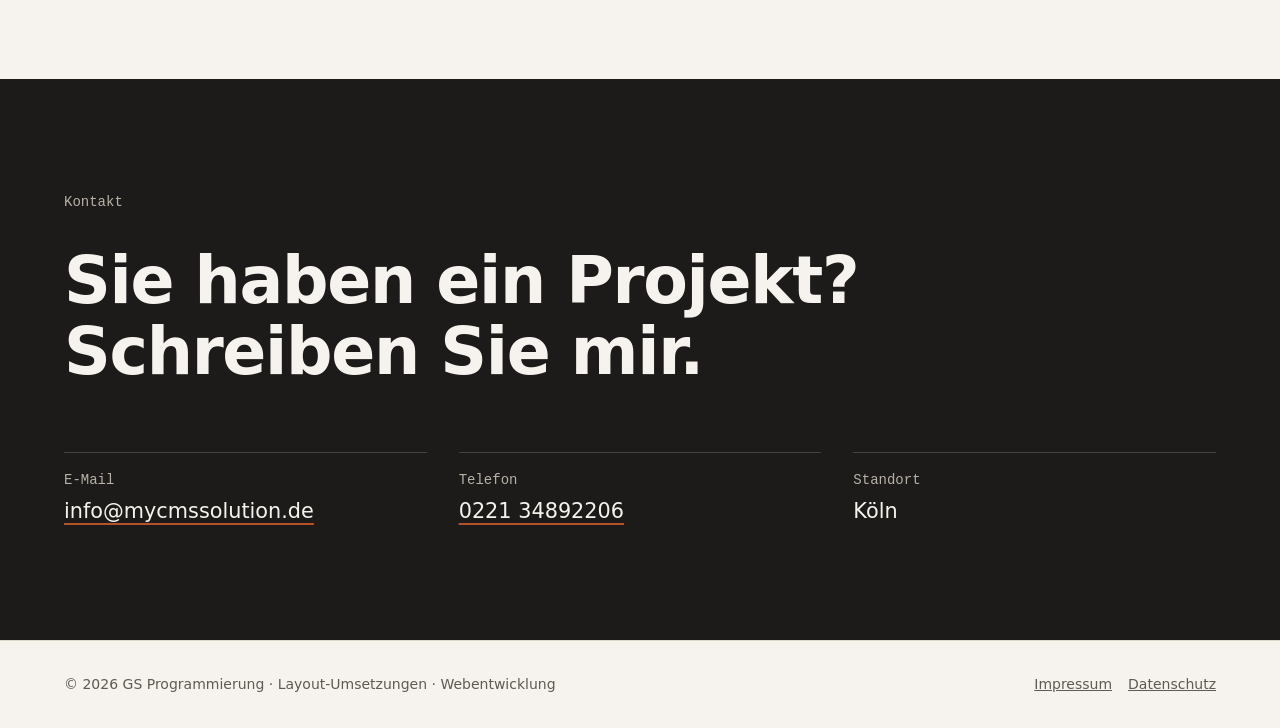
==== commit 96b52881: "Referenzen aktualisiert" ====
--- a/index.html
+++ b/index.html
@@ -96,15 +96,18 @@
           <div class="ref-feature">
             <p class="ref-label">Seit 2008</p>
             <h3>New Media &amp; Design GmbH, Stäfa (Schweiz)</h3>
-            <p>Feste Zusammenarbeit mit der Agentur, unter anderem am individuell programmierten Onlineshop <a href="https://www.gfellex.ch" rel="noopener">gfellex.ch</a>.</p>
+            <p>Feste Zusammenarbeit mit der Agentur, unter anderem am individuell programmierten Onlineshop <a href="https://www.gfellex.ch" target="_blank" rel="noopener noreferrer">gfellex.ch</a>.</p>
           </div>
 
-          <h3 class="tech-title">WordPress-Projekte (Auswahl)</h3>
+          <h3 class="tech-title">Projekte (Auswahl)</h3>
           <ul class="ref-list">
-            <li><a href="https://elevatorarchitect.com" rel="noopener">elevatorarchitect.com</a></li>
-            <li><a href="https://digipara.com" rel="noopener">digipara.com</a></li>
-            <li><a href="https://ozelot-furnitures.de" rel="noopener">ozelot-furnitures.de</a></li>
-            <li><a href="https://pet-sprachen.de" rel="noopener">pet-sprachen.de</a></li>
+            <li><a href="https://sexualtherapie-theuerkauf.de" target="_blank" rel="noopener noreferrer">sexualtherapie-theuerkauf.de</a></li>
+            <li><a href="https://beatemeuth.de" target="_blank" rel="noopener noreferrer">beatemeuth.de</a></li>
+            <li><a href="https://wohngut-olching.de" target="_blank" rel="noopener noreferrer">wohngut-olching.de</a></li>
+            <li><a href="https://blank-bau-consult.de" target="_blank" rel="noopener noreferrer">blank-bau-consult.de</a></li>
+            <li><a href="https://anderer-arch.de" target="_blank" rel="noopener noreferrer">anderer-arch.de</a></li>
+            <li><a href="https://hp-versorgungstechnik.de" target="_blank" rel="noopener noreferrer">hp-versorgungstechnik.de</a></li>
+            <li><a href="https://advitos.com" target="_blank" rel="noopener noreferrer">advitos.com</a></li>
           </ul>
         </div>
       </div>
